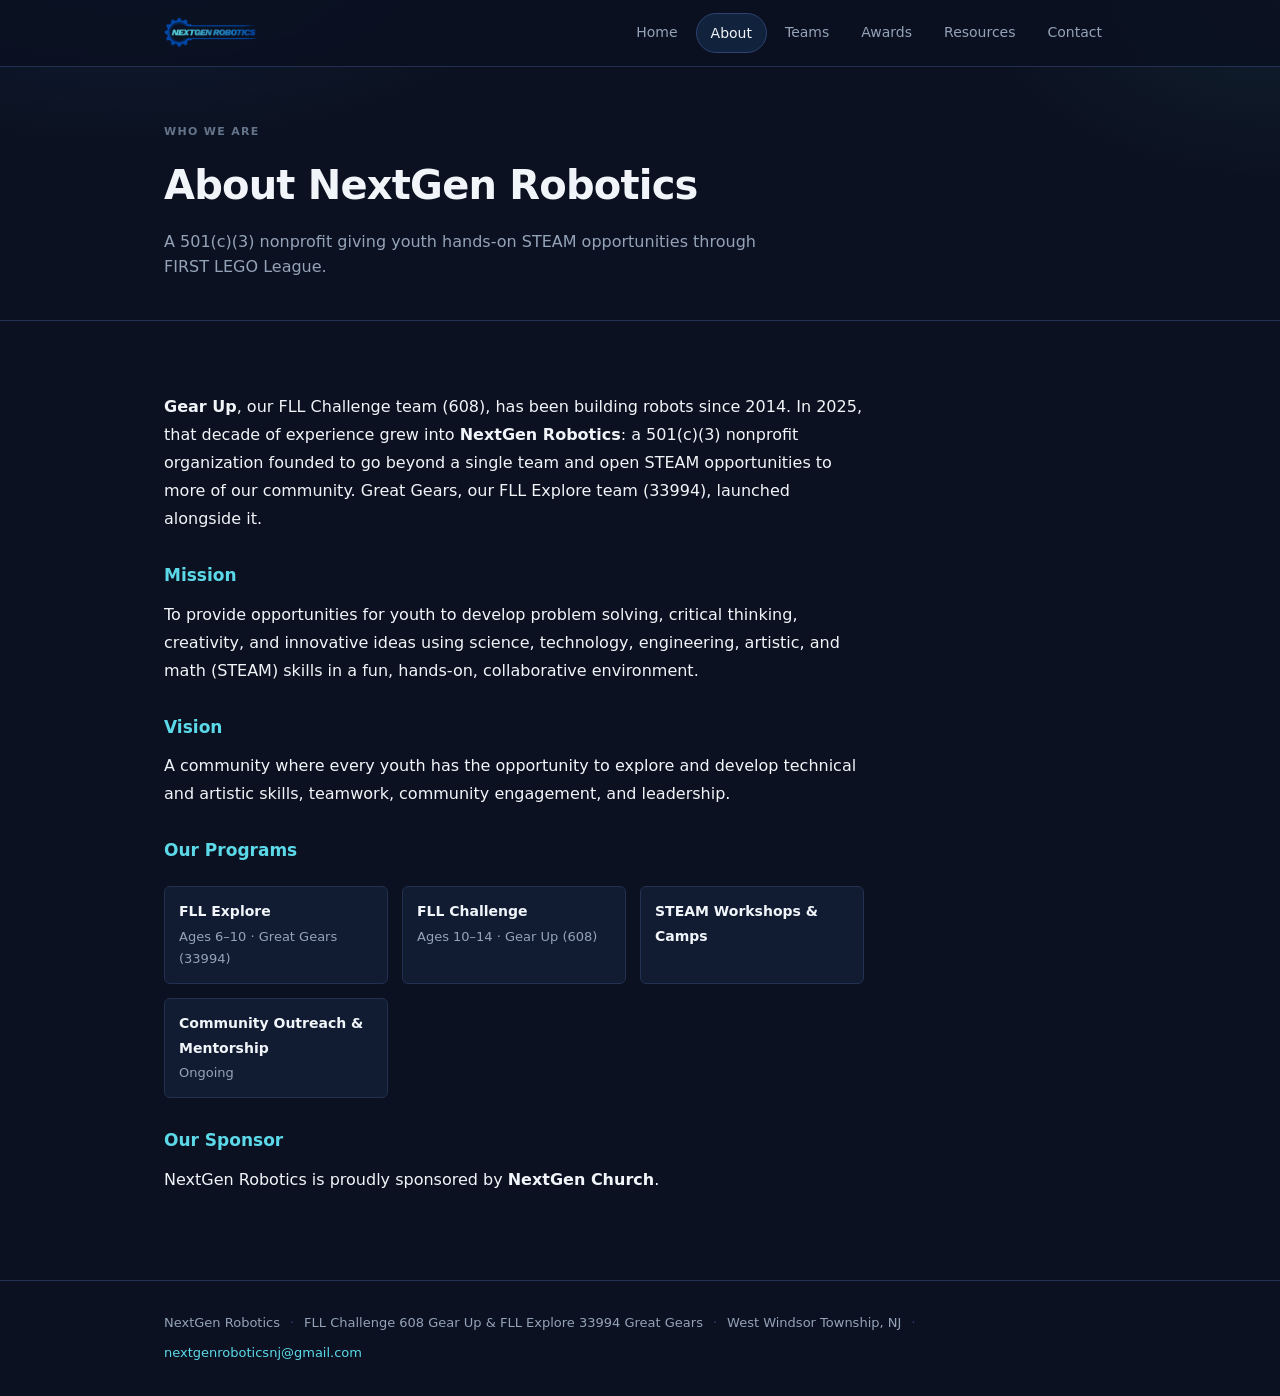
==== about.html @ 02c2dcfd "First commit of NextGen Robotics website" ====
<!DOCTYPE html>
<html lang="en">
<head>
  <meta charset="UTF-8" />
  <meta name="viewport" content="width=device-width, initial-scale=1.0" />
  <meta name="description" content="NextGen Robotics is a 501(c)(3) nonprofit giving youth hands-on STEAM opportunities through FIRST LEGO League and beyond." />
  <meta http-equiv="Content-Security-Policy" content="default-src 'self'; img-src 'self' data:; style-src 'self'; script-src 'self'; object-src 'none'; base-uri 'self'; form-action 'self'; frame-ancestors 'none'; upgrade-insecure-requests;" />
  <meta http-equiv="X-Content-Type-Options" content="nosniff" />
  <meta name="referrer" content="strict-origin-when-cross-origin" />
  <meta name="theme-color" content="#0B1120" />
  <title>About &mdash; NextGen Robotics</title>
  <link rel="icon" type="image/png" href="images/logo.png" />
  <link rel="stylesheet" href="style.css" />
</head>
<body>

  <header class="site-header">
    <div class="container nav-inner">
      <a class="logo" href="index.html">
        <img src="images/logo-horizontal.png" alt="NextGen Robotics" class="logo-img" height="36" />
      </a>
      <button class="nav-toggle" id="nav-toggle" aria-label="Toggle navigation" aria-expanded="false" aria-controls="site-nav">&#9776;</button>
      <nav class="tabs" id="site-nav">
        <a href="index.html" data-page="index.html">Home</a>
        <a href="about.html" data-page="about.html">About</a>
        <a href="teams.html" data-page="teams.html">Teams</a>
        <a href="awards.html" data-page="awards.html">Awards</a>
        <a href="resources.html" data-page="resources.html">Resources</a>
        <a href="contact.html" data-page="contact.html">Contact</a>
      </nav>
    </div>
  </header>

  <section class="page-hero">
    <div class="container">
      <div class="section-label">Who we are</div>
      <h1>About NextGen Robotics</h1>
      <p>A 501(c)(3) nonprofit giving youth hands-on STEAM opportunities through FIRST LEGO League.</p>
    </div>
  </section>

  <section class="section">
    <div class="container">
      <div class="prose reveal">
        <p>
          <strong>Gear Up</strong>, our FLL Challenge team (608), has been building robots
          since 2014. In 2025, that decade of experience grew into
          <strong>NextGen Robotics</strong>: a 501(c)(3) nonprofit organization founded to
          go beyond a single team and open STEAM opportunities to more of our community.
          Great Gears, our FLL Explore team (33994), launched alongside it.
        </p>

        <h3>Mission</h3>
        <p>
          To provide opportunities for youth to develop problem solving, critical
          thinking, creativity, and innovative ideas using science, technology,
          engineering, artistic, and math (STEAM) skills in a fun, hands-on,
          collaborative environment.
        </p>

        <h3>Vision</h3>
        <p>
          A community where every youth has the opportunity to explore and develop
          technical and artistic skills, teamwork, community engagement, and leadership.
        </p>

        <h3>Our Programs</h3>
        <div class="program-grid">
          <div class="program-chip"><strong>FLL Explore</strong>Ages 6&ndash;10 &middot; Great Gears (33994)</div>
          <div class="program-chip"><strong>FLL Challenge</strong>Ages 10&ndash;14 &middot; Gear Up (608)</div>
          <div class="program-chip"><strong>STEAM Workshops &amp; Camps</strong></div>
          <div class="program-chip"><strong>Community Outreach &amp; Mentorship</strong>Ongoing</div>
        </div>

        <h3>Our Sponsor</h3>
        <p>NextGen Robotics is proudly sponsored by <strong>NextGen Church</strong>.</p>
      </div>
    </div>
  </section>

  <footer class="site-footer">
    <div class="container footer-inner">
      <span>NextGen Robotics</span>
      <span class="footer-sep">&middot;</span>
      <span>FLL Challenge 608 Gear Up &amp; FLL Explore 33994 Great Gears</span>
      <span class="footer-sep">&middot;</span>
      <span>West Windsor Township, NJ</span>
      <span class="footer-sep">&middot;</span>
      <a href="mailto:nextgenroboticsnj@gmail.com">nextgenroboticsnj@gmail.com</a>
    </div>
  </footer>

  <script src="app.js"></script>
</body>
</html>
---- style.css ----
/* ===== RESET & BASE ===== */
*, *::before, *::after { box-sizing: border-box; margin: 0; padding: 0; }

:root {
  --bg: #0B1120;
  --bg-alt: #10192E;
  --card: #111C33;
  --card-hover: #16233F;
  --border: #22314F;
  --border-strong: #2E4270;
  --blue: #1D5FD6;
  --blue-light: #5CD9E8;
  --blue-mid: #3B8FE0;
  --blue-dim: rgba(59, 143, 224, 0.15);
  --text: #F1F5F9;
  --text-muted: #94A3B8;
  --text-light: #64748B;
  --radius: 12px;
  --radius-sm: 6px;
  --font: system-ui, -apple-system, 'Segoe UI', Roboto, sans-serif;
}

html { scroll-behavior: smooth; }

body {
  font-family: var(--font);
  color: var(--text);
  background: var(--bg);
  background-image:
    radial-gradient(700px 360px at 10% -10%, var(--blue-dim), transparent 65%),
    radial-gradient(500px 300px at 100% 0%, rgba(92, 217, 232, 0.08), transparent 60%);
  background-attachment: fixed;
  font-size: 16px;
  line-height: 1.6;
  -webkit-font-smoothing: antialiased;
}

.container {
  max-width: 1000px;
  margin: 0 auto;
  padding: 0 24px;
}

a { color: var(--blue-light); text-decoration: none; }
a:hover { text-decoration: underline; }

/* ===== SCROLL REVEAL ===== */
.reveal {
  opacity: 0;
  transform: translateY(16px);
  transition: opacity 0.6s ease, transform 0.6s ease;
}
.reveal.revealed { opacity: 1; transform: none; }
.reveal-1 { transition-delay: 0.05s; }
.reveal-2 { transition-delay: 0.12s; }
.reveal-3 { transition-delay: 0.19s; }
.reveal-4 { transition-delay: 0.26s; }
.reveal-5 { transition-delay: 0.33s; }

@media (prefers-reduced-motion: reduce) {
  .reveal { opacity: 1; transform: none; transition: none; }
}

/* ===== CLICK-TO-ZOOM PHOTOS ===== */
.zoomable {
  cursor: zoom-in;
  transition: transform 0.3s ease;
}
.zoomable.zoomed {
  transform: scale(1.18);
  cursor: zoom-out;
  position: relative;
  z-index: 5;
}
@media (prefers-reduced-motion: reduce) {
  .zoomable { transition: none; }
}

/* ===== HEADER / TABS NAV ===== */
.site-header {
  position: sticky;
  top: 0;
  z-index: 100;
  background: rgba(11, 17, 32, 0.88);
  backdrop-filter: blur(14px);
  border-bottom: 1px solid var(--border);
}

.nav-inner {
  display: flex;
  align-items: center;
  justify-content: space-between;
  height: 66px;
  gap: 16px;
}

.logo {
  display: flex;
  align-items: center;
  gap: 10px;
  color: var(--text);
  text-decoration: none;
  flex-shrink: 0;
}
.logo:hover { text-decoration: none; }
.logo-img { display: block; }

.nav-toggle {
  display: none;
  background: none;
  border: 1px solid var(--border-strong);
  border-radius: var(--radius-sm);
  color: var(--text);
  width: 40px;
  height: 36px;
  font-size: 18px;
  cursor: pointer;
  flex-shrink: 0;
}

nav.tabs {
  display: flex;
  gap: 4px;
  overflow-x: auto;
  scrollbar-width: none;
}
nav.tabs::-webkit-scrollbar { display: none; }

nav.tabs a {
  font-size: 14px;
  color: var(--text-muted);
  font-weight: 500;
  text-decoration: none;
  padding: 8px 14px;
  border-radius: 20px;
  white-space: nowrap;
  transition: color 0.15s, background 0.15s;
}
nav.tabs a:hover { color: var(--text); text-decoration: none; background: var(--card); }
nav.tabs a.active {
  color: var(--text);
  background: var(--blue-dim);
  border: 1px solid var(--border-strong);
}

/* ===== PAGE HERO (interior pages) ===== */
.page-hero {
  padding: 56px 0 40px;
  border-bottom: 1px solid var(--border);
}
.page-hero .section-label { margin-bottom: 12px; }
.page-hero h1 {
  font-size: clamp(28px, 4vw, 40px);
  font-weight: 700;
  letter-spacing: -0.02em;
  margin-bottom: 12px;
}
.page-hero p {
  font-size: 16px;
  color: var(--text-muted);
  max-width: 640px;
}

/* ===== HOME HERO ===== */
.hero {
  padding: 88px 0 64px;
  border-bottom: 1px solid var(--border);
}

.hero-grid {
  display: grid;
  grid-template-columns: minmax(0, 1fr) minmax(363px, 561px);
  align-items: center;
  gap: 32px;
}

.hero-media {
  display: flex;
  align-items: center;
  justify-content: center;
}
.hero-media img { width: 100%; height: auto; display: block; }

@media (max-width: 1000px) {
  .hero-grid { grid-template-columns: 1fr; }
  .hero-media { order: -1; max-width: 429px; margin: 0 auto; }
}

.hero-eyebrow {
  font-size: 11px;
  font-weight: 600;
  letter-spacing: 0.12em;
  text-transform: uppercase;
  color: var(--blue-light);
  background: var(--blue-dim);
  display: inline-block;
  padding: 4px 10px;
  border-radius: 20px;
  margin-bottom: 20px;
  border: 1px solid var(--border-strong);
}

.hero h1 {
  font-size: clamp(34px, 5.5vw, 56px);
  font-weight: 700;
  line-height: 1.12;
  letter-spacing: -0.02em;
  color: var(--text);
  margin-bottom: 16px;
  max-width: 680px;
}

.hero-desc {
  font-size: 18px;
  color: var(--text-muted);
  max-width: 580px;
  margin-bottom: 40px;
  line-height: 1.6;
}

/* "2 FIRST LEGO League Teams" — one continuous card, not disconnected boxes */
.team-count-card {
  background: var(--card);
  border: 1px solid var(--border);
  border-radius: var(--radius);
  padding: 20px 22px;
  margin-bottom: 28px;
  max-width: 460px;
}

.team-count-head {
  display: flex;
  align-items: baseline;
  gap: 10px;
  padding-bottom: 14px;
  margin-bottom: 14px;
  border-bottom: 1px solid var(--border);
}
.team-count-num { font-size: 30px; font-weight: 700; color: var(--blue-light); letter-spacing: -0.01em; }
.team-count-label {
  font-size: 13px;
  font-weight: 600;
  letter-spacing: 0.02em;
  text-transform: uppercase;
  color: var(--text-muted);
}

.team-count-list { display: flex; flex-direction: column; gap: 10px; }
.team-count-item { display: flex; flex-direction: column; gap: 2px; }
.team-count-item strong { font-size: 15px; color: var(--text); }
.team-count-meta { font-size: 12.5px; color: var(--text-muted); }

/* Secondary badge stats (20+ Awards, 25+ Members, ...) */
.badge-row {
  display: flex;
  gap: 12px;
  flex-wrap: wrap;
  margin-bottom: 40px;
}
.badge-pill {
  display: inline-flex;
  align-items: baseline;
  gap: 6px;
  font-size: 13px;
  color: var(--text-muted);
  background: rgba(255,255,255,0.03);
  border: 1px solid var(--border);
  padding: 6px 14px;
  border-radius: 20px;
}
.badge-pill strong { color: var(--blue-light); font-size: 15px; }
.badge-row-spaced { margin-top: 20px; }

.subsection-title {
  font-size: 18px;
  font-weight: 700;
  color: var(--text);
  margin: 44px 0 18px;
}

.btn-primary {
  display: inline-flex;
  align-items: center;
  gap: 6px;
  background: var(--blue);
  color: #fff;
  font-size: 14px;
  font-weight: 600;
  padding: 10px 20px;
  border-radius: var(--radius-sm);
  text-decoration: none;
  transition: background 0.15s, transform 0.1s;
}
.btn-primary:hover { background: #2563EB; text-decoration: none; transform: translateY(-1px); }

.btn-secondary {
  display: inline-flex;
  align-items: center;
  gap: 6px;
  background: transparent;
  color: var(--text);
  font-size: 14px;
  font-weight: 600;
  padding: 9px 18px;
  border-radius: var(--radius-sm);
  border: 1px solid var(--border-strong);
  text-decoration: none;
  transition: border-color 0.15s, background 0.15s;
}
.btn-secondary:hover { border-color: var(--blue-mid); background: var(--card); text-decoration: none; }

.btn-row { display: flex; gap: 12px; flex-wrap: wrap; }

/* ===== SECTIONS ===== */
.section { padding: 72px 0; }
.section-alt { background: var(--bg-alt); }

.section-label {
  font-size: 11px;
  font-weight: 600;
  letter-spacing: 0.12em;
  text-transform: uppercase;
  color: var(--text-light);
  margin-bottom: 8px;
}

.section-title {
  font-size: 26px;
  font-weight: 700;
  letter-spacing: -0.01em;
  color: var(--text);
  margin-bottom: 16px;
}

.section-intro {
  font-size: 15px;
  color: var(--text-muted);
  max-width: 640px;
  margin-bottom: 32px;
  line-height: 1.6;
}

/* ===== HOME QUICK-LINK CARDS ===== */
.quicklink-grid {
  display: grid;
  grid-template-columns: repeat(auto-fit, minmax(220px, 1fr));
  gap: 16px;
}
.quicklink-card {
  background: var(--card);
  border: 1px solid var(--border);
  border-radius: var(--radius);
  padding: 22px;
  text-decoration: none;
  color: inherit;
  transition: border-color 0.15s, transform 0.15s, background 0.15s;
  display: block;
}
.quicklink-card:hover {
  border-color: var(--blue-mid);
  background: var(--card-hover);
  transform: translateY(-2px);
  text-decoration: none;
}
.quicklink-icon { font-size: 22px; margin-bottom: 10px; display: block; }
.quicklink-title { font-size: 15px; font-weight: 600; color: var(--text); margin-bottom: 4px; }
.quicklink-desc { font-size: 13px; color: var(--text-muted); line-height: 1.5; }

/* ===== ABOUT / PROSE ===== */
.prose {
  max-width: 700px;
  font-size: 16px;
  line-height: 1.75;
  color: var(--text);
}
.prose p { margin-bottom: 14px; }
.prose ul { padding-left: 20px; margin-bottom: 14px; }
.prose li { margin-bottom: 10px; color: var(--text); }
.prose strong { color: var(--text); }
.prose h3 { font-size: 17px; font-weight: 600; margin: 28px 0 10px; color: var(--blue-light); }

.program-grid {
  display: grid;
  grid-template-columns: repeat(auto-fit, minmax(220px, 1fr));
  gap: 14px;
  margin: 20px 0 8px;
}
.program-chip {
  background: var(--card);
  border: 1px solid var(--border);
  border-radius: var(--radius-sm);
  padding: 12px 14px;
  font-size: 13px;
  color: var(--text-muted);
}
.program-chip strong { display: block; color: var(--text); font-size: 14px; margin-bottom: 2px; }

/* ===== PLACEHOLDER / REAL PHOTOS ===== */
.photo-placeholder {
  font-size: 12px;
  font-weight: 500;
  color: var(--blue-light);
  background: rgba(11, 17, 32, 0.5);
  padding: 5px 12px;
  border-radius: 20px;
  border: 1px solid var(--border-strong);
}

/* ===== TEAM CARDS ===== */
.team-grid {
  display: grid;
  grid-template-columns: repeat(auto-fit, minmax(300px, 1fr));
  gap: 24px;
}

.team-card {
  background: var(--card);
  border: 1px solid var(--border);
  border-radius: var(--radius);
  overflow: hidden;
  display: flex;
  flex-direction: column;
  transition: border-color 0.15s;
}
.team-card:hover { border-color: var(--border-strong); }

.team-photo {
  height: 220px;
  background: linear-gradient(135deg, #0F1B33, #1B2C52);
  display: flex;
  align-items: center;
  justify-content: center;
  overflow: hidden;
}
.team-photo img { width: 100%; height: 100%; object-fit: cover; display: block; }

.team-body { padding: 22px; }

.team-badge {
  display: inline-block;
  font-size: 11px;
  font-weight: 600;
  letter-spacing: 0.03em;
  color: var(--blue-light);
  background: var(--blue-dim);
  border: 1px solid var(--border-strong);
  padding: 3px 10px;
  border-radius: 20px;
  margin-bottom: 10px;
}

.team-name { font-size: 22px; font-weight: 700; color: var(--text); margin-bottom: 2px; }
.team-age { font-size: 13px; color: var(--blue-light); font-weight: 600; margin-bottom: 10px; }
.team-desc { font-size: 14px; color: var(--text-muted); line-height: 1.6; max-width: 640px; margin: 20px 0 24px; }

/* ===== PROGRAM SECTIONS (Teams page) ===== */

/* Jump-nav pills — grows with the team list, one pill per team */
.team-jumpnav {
  display: flex;
  gap: 8px;
  flex-wrap: wrap;
  margin-top: 24px;
}
.team-jumpnav a {
  font-size: 13px;
  font-weight: 600;
  color: var(--text);
  background: var(--card);
  border: 1px solid var(--border-strong);
  padding: 7px 16px;
  border-radius: 20px;
  text-decoration: none;
  transition: border-color 0.15s, background 0.15s;
}
.team-jumpnav a:hover { border-color: var(--blue-mid); background: var(--card-hover); text-decoration: none; }

.program-photos {
  display: grid;
  grid-template-columns: repeat(auto-fit, minmax(260px, 1fr));
  gap: 16px;
  margin: 20px 0;
}
.program-photo {
  height: 280px;
  border-radius: var(--radius);
  border: 1px solid var(--border);
  background: linear-gradient(135deg, #0F1B33, #1B2C52);
  overflow: hidden;
  display: flex;
  align-items: center;
  justify-content: center;
}
.program-photo img {
  width: 100%;
  height: 100%;
  object-fit: cover;
  display: block;
  transition: transform 0.35s ease;
}
.program-photo:hover img { transform: scale(1.12); }
.program-photo--contain img { object-fit: contain; padding: 16px; }
@media (prefers-reduced-motion: reduce) {
  .program-photo img { transition: none; }
}

/* ===== YEAR-GROUPED BOXES (projects & awards) ===== */
.year-group { margin-bottom: 40px; }
.year-group:last-child { margin-bottom: 0; }
.year-heading {
  display: flex;
  align-items: center;
  gap: 12px;
  font-size: 14px;
  font-weight: 700;
  color: var(--text);
  letter-spacing: 0.02em;
  margin-bottom: 18px;
}
.year-heading::after {
  content: '';
  flex: 1;
  height: 1px;
  background: var(--border);
}

.box-grid {
  display: grid;
  grid-template-columns: repeat(auto-fit, minmax(240px, 1fr));
  gap: 18px;
}

.project-box, .award-box, .resource-box {
  background: var(--card);
  border: 1px solid var(--border);
  border-radius: var(--radius);
  padding: 20px;
  transition: border-color 0.15s, transform 0.15s;
}
.project-box:hover, .award-box:hover, .resource-box:hover {
  border-color: var(--border-strong);
  transform: translateY(-2px);
}

.project-photo {
  height: 150px;
  border-radius: var(--radius-sm);
  background: linear-gradient(135deg, #0F1B33, #1B2C52);
  display: flex;
  align-items: center;
  justify-content: center;
  margin-bottom: 14px;
  overflow: hidden;
}
.project-photo img { width: 100%; height: 100%; object-fit: cover; display: block; }

.box-badge {
  display: inline-block;
  font-size: 10.5px;
  font-weight: 700;
  letter-spacing: 0.04em;
  text-transform: uppercase;
  color: var(--blue-light);
  background: var(--blue-dim);
  border: 1px solid var(--border-strong);
  padding: 3px 9px;
  border-radius: 20px;
  margin-bottom: 10px;
}

.box-title { font-size: 17px; font-weight: 700; color: var(--text); margin-bottom: 6px; }
.box-title a { color: inherit; text-decoration: none; }
.box-title a:hover { color: var(--blue-light); text-decoration: underline; }
.box-meta { font-size: 12px; color: var(--text-light); font-family: ui-monospace, Menlo, monospace; margin-bottom: 8px; }
.box-desc { font-size: 13.5px; color: var(--text-muted); line-height: 1.6; }

.award-box .box-title { display: flex; align-items: center; gap: 8px; }
.award-icon { font-size: 20px; }

.note-card {
  border: 1px dashed var(--border-strong);
  border-radius: var(--radius);
  padding: 18px 20px;
  font-size: 13.5px;
  color: var(--text-light);
  line-height: 1.6;
  margin-top: 24px;
}

/* ===== RESOURCES ===== */
.resource-group { margin-bottom: 40px; }
.resource-group:last-child { margin-bottom: 0; }
.resource-group-title {
  font-size: 16px;
  font-weight: 700;
  color: var(--blue-light);
  margin-bottom: 16px;
}

/* ===== GALLERY ===== */
.gallery-grid {
  display: grid;
  grid-template-columns: repeat(auto-fit, minmax(220px, 1fr));
  gap: 16px;
}
.gallery-photo {
  height: 220px;
  border-radius: var(--radius);
  border: 1px solid var(--border);
  background: linear-gradient(135deg, #0F1B33, #1B2C52);
  display: flex;
  align-items: center;
  justify-content: center;
  overflow: hidden;
  position: relative;
}
.gallery-photo img { width: 100%; height: 100%; object-fit: cover; display: block; }
.gallery-caption {
  position: absolute;
  bottom: 0; left: 0; right: 0;
  background: linear-gradient(0deg, rgba(0,0,0,0.7), transparent);
  color: #fff;
  font-size: 12px;
  padding: 20px 12px 8px;
}

/* ===== SPONSOR ===== */
.sponsor-card {
  background: var(--card);
  border: 1px solid var(--border);
  border-radius: var(--radius);
  padding: 28px;
  max-width: 480px;
}
.sponsor-logo { display: block; width: 160px; height: 160px; object-fit: contain; margin-bottom: 18px; }
.sponsor-name { font-size: 18px; font-weight: 700; color: var(--text); margin-bottom: 6px; }
.sponsor-desc { font-size: 14px; color: var(--text-muted); }

/* ===== CONTACT ===== */
.contact-card {
  background: var(--card);
  border: 1px solid var(--border);
  border-radius: var(--radius);
  padding: 24px;
  max-width: 480px;
  margin-bottom: 16px;
}
.contact-row {
  display: flex;
  gap: 12px;
  font-size: 14px;
  padding: 10px 0;
  border-bottom: 1px solid var(--border);
}
.contact-row:last-child { border-bottom: none; }
.contact-label { color: var(--text-light); min-width: 80px; }

.contact-note {
  font-size: 13px;
  color: var(--text-light);
  max-width: 480px;
  line-height: 1.6;
}

/* ===== FOOTER ===== */
.site-footer {
  border-top: 1px solid var(--border);
  padding: 32px 0;
}

.footer-inner {
  display: flex;
  align-items: center;
  gap: 10px;
  font-size: 13px;
  color: var(--text-muted);
  flex-wrap: wrap;
}

.footer-sep { color: var(--border-strong); }

/* ===== RESPONSIVE ===== */
@media (max-width: 720px) {
  nav.tabs {
    position: absolute;
    top: 66px; left: 0; right: 0;
    background: var(--bg);
    border-bottom: 1px solid var(--border);
    flex-direction: column;
    padding: 8px;
    display: none;
  }
  nav.tabs.open { display: flex; }
  nav.tabs a { padding: 12px 14px; border-radius: var(--radius-sm); }
  .nav-toggle { display: block; }
}

@media (max-width: 640px) {
  .hero { padding: 48px 0 40px; }
  .award-box .box-title { flex-wrap: wrap; }
}
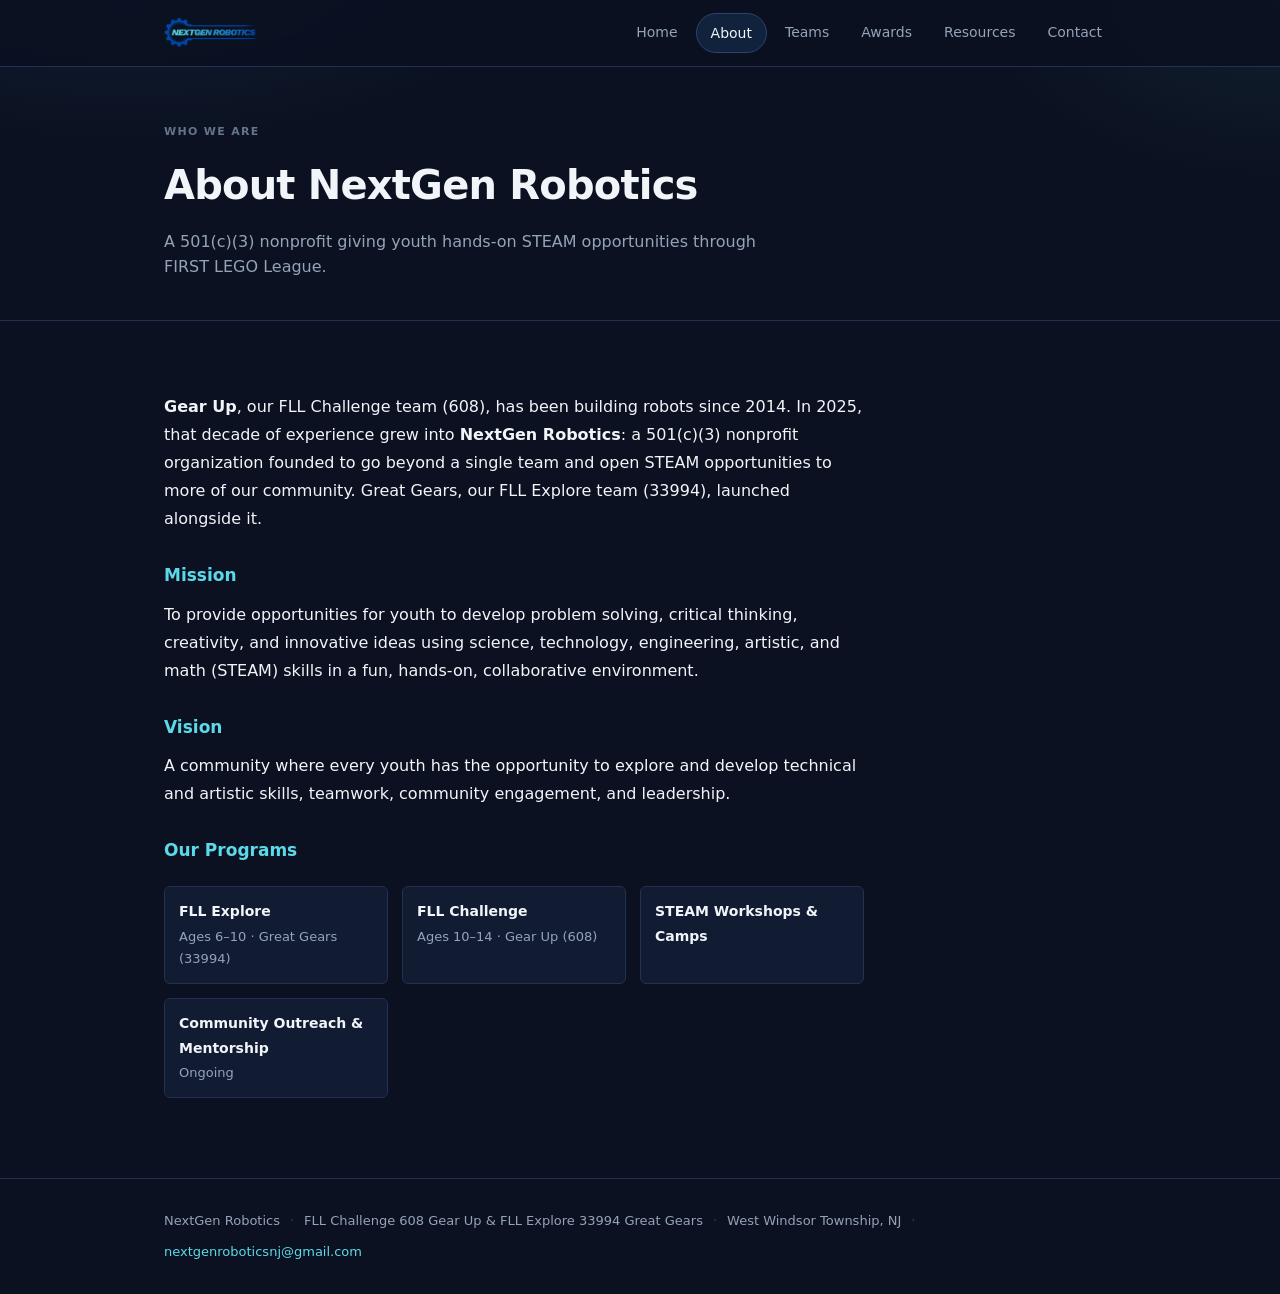
==== commit 5892757b: "Sponsor section update" ====
--- a/about.html
+++ b/about.html
@@ -72,8 +72,6 @@
           <div class="program-chip"><strong>Community Outreach &amp; Mentorship</strong>Ongoing</div>
         </div>
 
-        <h3>Our Sponsor</h3>
-        <p>NextGen Robotics is proudly sponsored by <strong>NextGen Church</strong>.</p>
       </div>
     </div>
   </section>
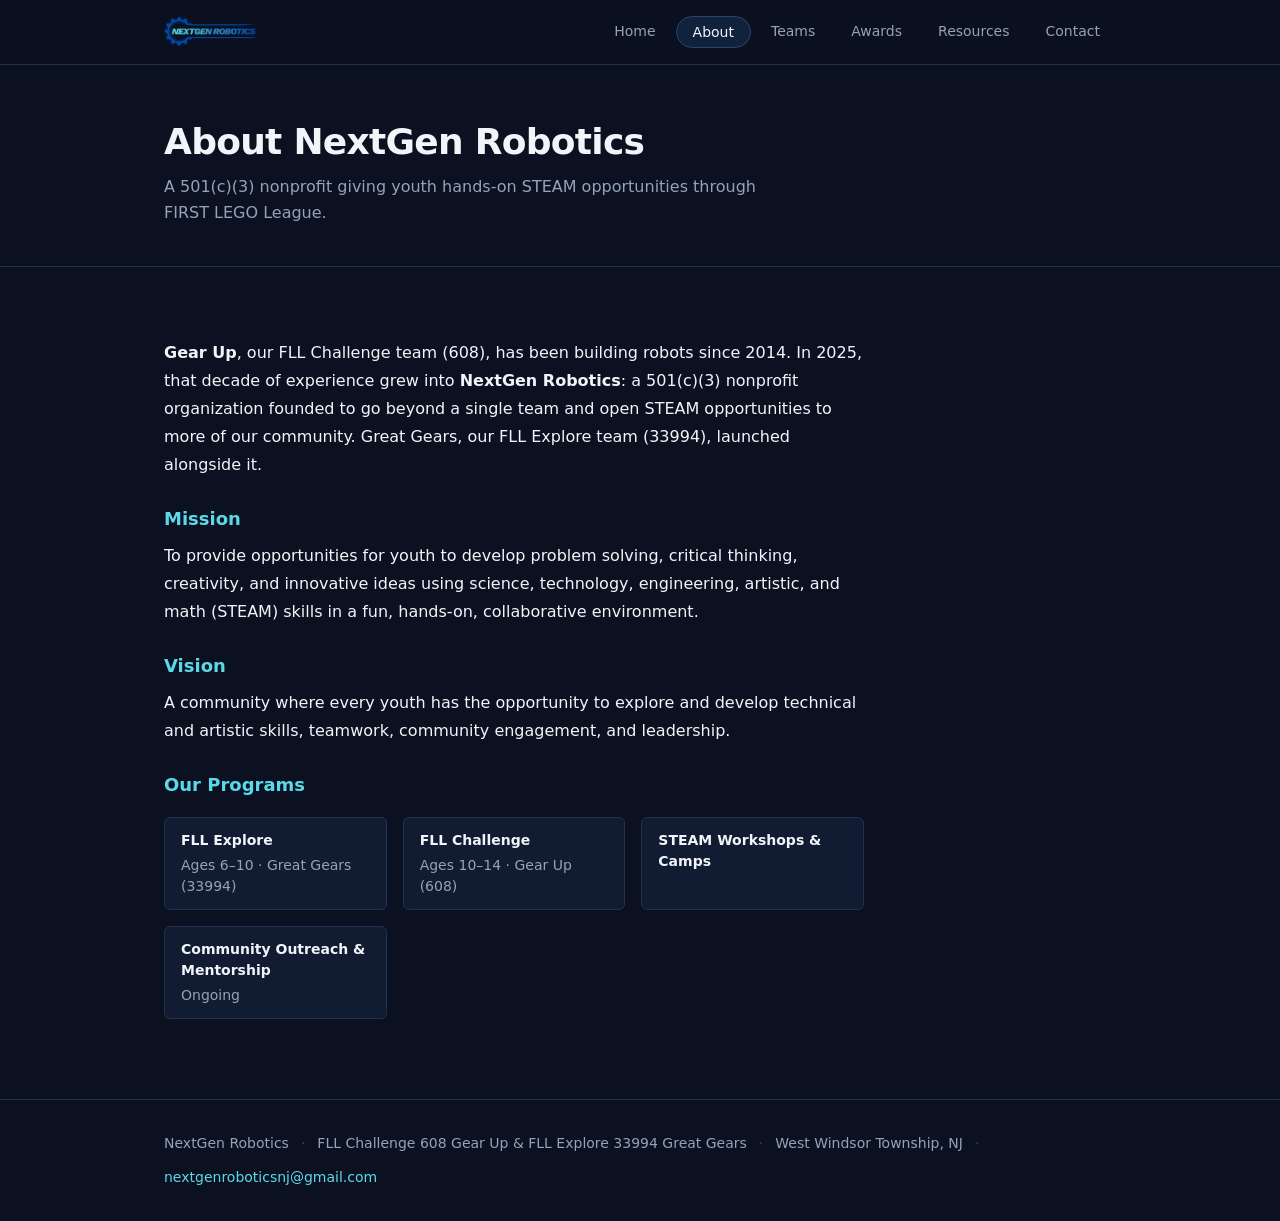
==== commit 8f7504de: "Small design updates" ====
--- a/about.html
+++ b/about.html
@@ -4,6 +4,15 @@
   <meta charset="UTF-8" />
   <meta name="viewport" content="width=device-width, initial-scale=1.0" />
   <meta name="description" content="NextGen Robotics is a 501(c)(3) nonprofit giving youth hands-on STEAM opportunities through FIRST LEGO League and beyond." />
+  <meta property="og:type" content="website" />
+  <meta property="og:site_name" content="NextGen Robotics" />
+  <meta property="og:title" content="About — NextGen Robotics" />
+  <meta property="og:description" content="A 501(c)(3) nonprofit giving youth hands-on STEAM opportunities through FIRST LEGO League and beyond." />
+  <meta property="og:image" content="images/logo-horizontal.png" />
+  <meta name="twitter:card" content="summary_large_image" />
+  <meta name="twitter:title" content="About — NextGen Robotics" />
+  <meta name="twitter:description" content="A 501(c)(3) nonprofit giving youth hands-on STEAM opportunities through FIRST LEGO League and beyond." />
+  <meta name="twitter:image" content="images/logo-horizontal.png" />
   <meta http-equiv="Content-Security-Policy" content="default-src 'self'; img-src 'self' data:; style-src 'self'; script-src 'self'; object-src 'none'; base-uri 'self'; form-action 'self'; frame-ancestors 'none'; upgrade-insecure-requests;" />
   <meta http-equiv="X-Content-Type-Options" content="nosniff" />
   <meta name="referrer" content="strict-origin-when-cross-origin" />
@@ -33,7 +42,6 @@
 
   <section class="page-hero">
     <div class="container">
-      <div class="section-label">Who we are</div>
       <h1>About NextGen Robotics</h1>
       <p>A 501(c)(3) nonprofit giving youth hands-on STEAM opportunities through FIRST LEGO League.</p>
     </div>
--- a/style.css
+++ b/style.css
@@ -2,6 +2,7 @@
 *, *::before, *::after { box-sizing: border-box; margin: 0; padding: 0; }
 
 :root {
+  /* Color */
   --bg: #0B1120;
   --bg-alt: #10192E;
   --card: #111C33;
@@ -14,10 +15,50 @@
   --blue-dim: rgba(59, 143, 224, 0.15);
   --text: #F1F5F9;
   --text-muted: #94A3B8;
-  --text-light: #64748B;
+  --text-light: #7E8FB0;
+
+  /* Shape */
   --radius: 12px;
   --radius-sm: 6px;
+  --radius-pill: 20px;
+
+  /* Type */
   --font: system-ui, -apple-system, 'Segoe UI', Roboto, sans-serif;
+  --text-xs: 12px;
+  --text-sm: 14px;
+  --text-base: 16px;
+  --text-lg: 18px;
+  --text-xl: 20px;
+  --text-2xl: 24px;
+  --text-3xl: 30px;
+  --text-4xl: 36px;
+  --text-5xl: 48px;
+  --text-6xl: 60px;
+  --leading-none: 1;
+  --leading-tight: 1.15;
+  --leading-snug: 1.3;
+  --leading-normal: 1.5;
+  --leading-relaxed: 1.6;
+  --leading-loose: 1.75;
+
+  /* Spacing — 4px grid, used for every margin/padding/gap on the site */
+  --space-1: 4px;
+  --space-2: 8px;
+  --space-3: 12px;
+  --space-4: 16px;
+  --space-5: 20px;
+  --space-6: 24px;
+  --space-7: 28px;
+  --space-8: 32px;
+  --space-9: 36px;
+  --space-10: 40px;
+  --space-11: 44px;
+  --space-12: 48px;
+  --space-14: 56px;
+  --space-16: 64px;
+  --space-18: 72px;
+  --space-20: 80px;
+  --space-22: 88px;
 }
 
 html { scroll-behavior: smooth; }
@@ -26,19 +67,15 @@
   font-family: var(--font);
   color: var(--text);
   background: var(--bg);
-  background-image:
-    radial-gradient(700px 360px at 10% -10%, var(--blue-dim), transparent 65%),
-    radial-gradient(500px 300px at 100% 0%, rgba(92, 217, 232, 0.08), transparent 60%);
-  background-attachment: fixed;
-  font-size: 16px;
-  line-height: 1.6;
+  font-size: var(--text-base);
+  line-height: var(--leading-relaxed);
   -webkit-font-smoothing: antialiased;
 }
 
 .container {
   max-width: 1000px;
   margin: 0 auto;
-  padding: 0 24px;
+  padding: 0 var(--space-6);
 }
 
 a { color: var(--blue-light); text-decoration: none; }
@@ -47,7 +84,7 @@
 /* ===== SCROLL REVEAL ===== */
 .reveal {
   opacity: 0;
-  transform: translateY(16px);
+  transform: translateY(var(--space-4));
   transition: opacity 0.6s ease, transform 0.6s ease;
 }
 .reveal.revealed { opacity: 1; transform: none; }
@@ -90,14 +127,14 @@
   display: flex;
   align-items: center;
   justify-content: space-between;
-  height: 66px;
-  gap: 16px;
+  height: var(--space-16);
+  gap: var(--space-4);
 }
 
 .logo {
   display: flex;
   align-items: center;
-  gap: 10px;
+  gap: var(--space-3);
   color: var(--text);
   text-decoration: none;
   flex-shrink: 0;
@@ -111,28 +148,29 @@
   border: 1px solid var(--border-strong);
   border-radius: var(--radius-sm);
   color: var(--text);
-  width: 40px;
-  height: 36px;
-  font-size: 18px;
+  width: var(--space-10);
+  height: var(--space-9);
+  font-size: var(--text-lg);
   cursor: pointer;
   flex-shrink: 0;
 }
 
 nav.tabs {
   display: flex;
-  gap: 4px;
+  gap: var(--space-1);
   overflow-x: auto;
   scrollbar-width: none;
 }
 nav.tabs::-webkit-scrollbar { display: none; }
 
 nav.tabs a {
-  font-size: 14px;
+  font-size: var(--text-sm);
+  line-height: var(--leading-none);
   color: var(--text-muted);
   font-weight: 500;
   text-decoration: none;
-  padding: 8px 14px;
-  border-radius: 20px;
+  padding: var(--space-2) var(--space-4);
+  border-radius: var(--radius-pill);
   white-space: nowrap;
   transition: color 0.15s, background 0.15s;
 }
@@ -145,25 +183,26 @@
 
 /* ===== PAGE HERO (interior pages) ===== */
 .page-hero {
-  padding: 56px 0 40px;
+  padding: var(--space-14) 0 var(--space-10);
   border-bottom: 1px solid var(--border);
 }
-.page-hero .section-label { margin-bottom: 12px; }
 .page-hero h1 {
-  font-size: clamp(28px, 4vw, 40px);
+  font-size: clamp(var(--text-3xl), 4vw, var(--text-4xl));
   font-weight: 700;
+  line-height: var(--leading-tight);
   letter-spacing: -0.02em;
-  margin-bottom: 12px;
+  margin-bottom: var(--space-3);
 }
 .page-hero p {
-  font-size: 16px;
+  font-size: var(--text-base);
+  line-height: var(--leading-relaxed);
   color: var(--text-muted);
   max-width: 640px;
 }
 
 /* ===== HOME HERO ===== */
 .hero {
-  padding: 88px 0 64px;
+  padding: var(--space-22) 0 var(--space-16);
   border-bottom: 1px solid var(--border);
 }
 
@@ -171,7 +210,7 @@
   display: grid;
   grid-template-columns: minmax(0, 1fr) minmax(363px, 561px);
   align-items: center;
-  gap: 32px;
+  gap: var(--space-8);
 }
 
 .hero-media {
@@ -186,36 +225,22 @@
   .hero-media { order: -1; max-width: 429px; margin: 0 auto; }
 }
 
-.hero-eyebrow {
-  font-size: 11px;
-  font-weight: 600;
-  letter-spacing: 0.12em;
-  text-transform: uppercase;
-  color: var(--blue-light);
-  background: var(--blue-dim);
-  display: inline-block;
-  padding: 4px 10px;
-  border-radius: 20px;
-  margin-bottom: 20px;
-  border: 1px solid var(--border-strong);
-}
-
 .hero h1 {
-  font-size: clamp(34px, 5.5vw, 56px);
+  font-size: clamp(var(--text-4xl), 5.5vw, var(--text-6xl));
   font-weight: 700;
-  line-height: 1.12;
+  line-height: var(--leading-tight);
   letter-spacing: -0.02em;
   color: var(--text);
-  margin-bottom: 16px;
+  margin-bottom: var(--space-4);
   max-width: 680px;
 }
 
 .hero-desc {
-  font-size: 18px;
+  font-size: var(--text-lg);
+  line-height: var(--leading-relaxed);
   color: var(--text-muted);
   max-width: 580px;
-  margin-bottom: 40px;
-  line-height: 1.6;
+  margin-bottom: var(--space-10);
 }
 
 /* "2 FIRST LEGO League Teams" — one continuous card, not disconnected boxes */
@@ -223,70 +248,73 @@
   background: var(--card);
   border: 1px solid var(--border);
   border-radius: var(--radius);
-  padding: 20px 22px;
-  margin-bottom: 28px;
+  padding: var(--space-5) var(--space-6);
+  margin-bottom: var(--space-7);
   max-width: 460px;
 }
 
 .team-count-head {
   display: flex;
   align-items: baseline;
-  gap: 10px;
-  padding-bottom: 14px;
-  margin-bottom: 14px;
+  gap: var(--space-3);
+  padding-bottom: var(--space-4);
+  margin-bottom: var(--space-4);
   border-bottom: 1px solid var(--border);
 }
-.team-count-num { font-size: 30px; font-weight: 700; color: var(--blue-light); letter-spacing: -0.01em; }
+.team-count-num { font-size: var(--text-3xl); font-weight: 700; color: var(--blue-light); letter-spacing: -0.01em; }
 .team-count-label {
-  font-size: 13px;
+  font-size: var(--text-sm);
   font-weight: 600;
   letter-spacing: 0.02em;
   text-transform: uppercase;
   color: var(--text-muted);
 }
 
-.team-count-list { display: flex; flex-direction: column; gap: 10px; }
-.team-count-item { display: flex; flex-direction: column; gap: 2px; }
-.team-count-item strong { font-size: 15px; color: var(--text); }
-.team-count-meta { font-size: 12.5px; color: var(--text-muted); }
-
-/* Secondary badge stats (20+ Awards, 25+ Members, ...) */
+.team-count-list { display: flex; flex-direction: column; gap: var(--space-3); }
+.team-count-item { display: flex; flex-direction: column; gap: var(--space-1); }
+.team-count-item strong { font-size: var(--text-base); color: var(--text); }
+.team-count-meta { font-size: var(--text-xs); color: var(--text-muted); }
+
+/* Secondary badge stats (18 Awards, 25+ Members, ...) */
 .badge-row {
   display: flex;
-  gap: 12px;
+  gap: var(--space-3);
   flex-wrap: wrap;
-  margin-bottom: 40px;
+  margin-bottom: var(--space-10);
 }
 .badge-pill {
   display: inline-flex;
   align-items: baseline;
-  gap: 6px;
-  font-size: 13px;
+  gap: var(--space-2);
+  font-size: var(--text-sm);
+  line-height: var(--leading-none);
   color: var(--text-muted);
   background: rgba(255,255,255,0.03);
   border: 1px solid var(--border);
-  padding: 6px 14px;
-  border-radius: 20px;
-}
-.badge-pill strong { color: var(--blue-light); font-size: 15px; }
-.badge-row-spaced { margin-top: 20px; }
+  padding: var(--space-2) var(--space-4);
+  border-radius: var(--radius-pill);
+}
+.badge-pill strong { color: var(--blue-light); font-size: var(--text-base); }
+.badge-row-spaced { margin-top: var(--space-5); }
 
 .subsection-title {
-  font-size: 18px;
+  font-size: var(--text-xl);
+  line-height: var(--leading-tight);
   font-weight: 700;
   color: var(--text);
-  margin: 44px 0 18px;
+  margin: var(--space-12) 0 var(--space-5);
 }
 
 .btn-primary {
   display: inline-flex;
   align-items: center;
-  gap: 6px;
+  gap: var(--space-2);
   background: var(--blue);
   color: #fff;
-  font-size: 14px;
+  font-size: var(--text-sm);
+  line-height: var(--leading-none);
   font-weight: 600;
-  padding: 10px 20px;
+  padding: var(--space-3) var(--space-5);
   border-radius: var(--radius-sm);
   text-decoration: none;
   transition: background 0.15s, transform 0.1s;
@@ -296,12 +324,13 @@
 .btn-secondary {
   display: inline-flex;
   align-items: center;
-  gap: 6px;
+  gap: var(--space-2);
   background: transparent;
   color: var(--text);
-  font-size: 14px;
+  font-size: var(--text-sm);
+  line-height: var(--leading-none);
   font-weight: 600;
-  padding: 9px 18px;
+  padding: var(--space-2) var(--space-5);
   border-radius: var(--radius-sm);
   border: 1px solid var(--border-strong);
   text-decoration: none;
@@ -309,48 +338,50 @@
 }
 .btn-secondary:hover { border-color: var(--blue-mid); background: var(--card); text-decoration: none; }
 
-.btn-row { display: flex; gap: 12px; flex-wrap: wrap; }
+.btn-row { display: flex; gap: var(--space-3); flex-wrap: wrap; }
 
 /* ===== SECTIONS ===== */
-.section { padding: 72px 0; }
+.section { padding: var(--space-18) 0; }
 .section-alt { background: var(--bg-alt); }
 
 .section-label {
-  font-size: 11px;
+  font-size: var(--text-xs);
+  line-height: var(--leading-none);
   font-weight: 600;
   letter-spacing: 0.12em;
   text-transform: uppercase;
   color: var(--text-light);
-  margin-bottom: 8px;
+  margin-bottom: var(--space-2);
 }
 
 .section-title {
-  font-size: 26px;
+  font-size: var(--text-2xl);
+  line-height: var(--leading-tight);
   font-weight: 700;
   letter-spacing: -0.01em;
   color: var(--text);
-  margin-bottom: 16px;
+  margin-bottom: var(--space-4);
 }
 
 .section-intro {
-  font-size: 15px;
+  font-size: var(--text-base);
+  line-height: var(--leading-relaxed);
   color: var(--text-muted);
   max-width: 640px;
-  margin-bottom: 32px;
-  line-height: 1.6;
+  margin-bottom: var(--space-8);
 }
 
 /* ===== HOME QUICK-LINK CARDS ===== */
 .quicklink-grid {
   display: grid;
   grid-template-columns: repeat(auto-fit, minmax(220px, 1fr));
-  gap: 16px;
+  gap: var(--space-4);
 }
 .quicklink-card {
   background: var(--card);
   border: 1px solid var(--border);
   border-radius: var(--radius);
-  padding: 22px;
+  padding: var(--space-6);
   text-decoration: none;
   color: inherit;
   transition: border-color 0.15s, transform 0.15s, background 0.15s;
@@ -362,47 +393,49 @@
   transform: translateY(-2px);
   text-decoration: none;
 }
-.quicklink-icon { font-size: 22px; margin-bottom: 10px; display: block; }
-.quicklink-title { font-size: 15px; font-weight: 600; color: var(--text); margin-bottom: 4px; }
-.quicklink-desc { font-size: 13px; color: var(--text-muted); line-height: 1.5; }
+.quicklink-icon { font-size: var(--text-xl); margin-bottom: var(--space-3); display: block; }
+.quicklink-title { font-size: var(--text-base); line-height: var(--leading-snug); font-weight: 600; color: var(--text); margin-bottom: var(--space-1); }
+.quicklink-desc { font-size: var(--text-sm); line-height: var(--leading-normal); color: var(--text-muted); }
 
 /* ===== ABOUT / PROSE ===== */
 .prose {
   max-width: 700px;
-  font-size: 16px;
-  line-height: 1.75;
-  color: var(--text);
-}
-.prose p { margin-bottom: 14px; }
-.prose ul { padding-left: 20px; margin-bottom: 14px; }
-.prose li { margin-bottom: 10px; color: var(--text); }
+  font-size: var(--text-base);
+  line-height: var(--leading-loose);
+  color: var(--text);
+}
+.prose p { margin-bottom: var(--space-4); }
+.prose ul { padding-left: var(--space-5); margin-bottom: var(--space-4); }
+.prose li { margin-bottom: var(--space-3); color: var(--text); }
 .prose strong { color: var(--text); }
-.prose h3 { font-size: 17px; font-weight: 600; margin: 28px 0 10px; color: var(--blue-light); }
+.prose h3 { font-size: var(--text-lg); line-height: var(--leading-snug); font-weight: 600; margin: var(--space-7) 0 var(--space-3); color: var(--blue-light); }
 
 .program-grid {
   display: grid;
   grid-template-columns: repeat(auto-fit, minmax(220px, 1fr));
-  gap: 14px;
-  margin: 20px 0 8px;
+  gap: var(--space-4);
+  margin: var(--space-5) 0 var(--space-2);
 }
 .program-chip {
   background: var(--card);
   border: 1px solid var(--border);
   border-radius: var(--radius-sm);
-  padding: 12px 14px;
-  font-size: 13px;
+  padding: var(--space-3) var(--space-4);
+  font-size: var(--text-sm);
+  line-height: var(--leading-normal);
   color: var(--text-muted);
 }
-.program-chip strong { display: block; color: var(--text); font-size: 14px; margin-bottom: 2px; }
+.program-chip strong { display: block; color: var(--text); font-size: var(--text-sm); margin-bottom: var(--space-1); }
 
 /* ===== PLACEHOLDER / REAL PHOTOS ===== */
 .photo-placeholder {
-  font-size: 12px;
+  font-size: var(--text-xs);
+  line-height: var(--leading-none);
   font-weight: 500;
   color: var(--blue-light);
   background: rgba(11, 17, 32, 0.5);
-  padding: 5px 12px;
-  border-radius: 20px;
+  padding: var(--space-1) var(--space-3);
+  border-radius: var(--radius-pill);
   border: 1px solid var(--border-strong);
 }
 
@@ -410,7 +443,7 @@
 .team-grid {
   display: grid;
   grid-template-columns: repeat(auto-fit, minmax(300px, 1fr));
-  gap: 24px;
+  gap: var(--space-6);
 }
 
 .team-card {
@@ -434,42 +467,44 @@
 }
 .team-photo img { width: 100%; height: 100%; object-fit: cover; display: block; }
 
-.team-body { padding: 22px; }
+.team-body { padding: var(--space-6); }
 
 .team-badge {
   display: inline-block;
-  font-size: 11px;
+  font-size: var(--text-xs);
+  line-height: var(--leading-none);
   font-weight: 600;
   letter-spacing: 0.03em;
   color: var(--blue-light);
   background: var(--blue-dim);
   border: 1px solid var(--border-strong);
-  padding: 3px 10px;
-  border-radius: 20px;
-  margin-bottom: 10px;
-}
-
-.team-name { font-size: 22px; font-weight: 700; color: var(--text); margin-bottom: 2px; }
-.team-age { font-size: 13px; color: var(--blue-light); font-weight: 600; margin-bottom: 10px; }
-.team-desc { font-size: 14px; color: var(--text-muted); line-height: 1.6; max-width: 640px; margin: 20px 0 24px; }
+  padding: var(--space-1) var(--space-3);
+  border-radius: var(--radius-pill);
+  margin-bottom: var(--space-3);
+}
+
+.team-name { font-size: var(--text-2xl); line-height: var(--leading-tight); font-weight: 700; color: var(--text); margin-bottom: var(--space-1); }
+.team-age { font-size: var(--text-sm); line-height: var(--leading-none); color: var(--blue-light); font-weight: 600; margin-bottom: var(--space-3); }
+.team-desc { font-size: var(--text-sm); color: var(--text-muted); line-height: var(--leading-relaxed); max-width: 640px; margin: var(--space-5) 0 var(--space-6); }
 
 /* ===== PROGRAM SECTIONS (Teams page) ===== */
 
 /* Jump-nav pills — grows with the team list, one pill per team */
 .team-jumpnav {
   display: flex;
-  gap: 8px;
+  gap: var(--space-2);
   flex-wrap: wrap;
-  margin-top: 24px;
+  margin-top: var(--space-6);
 }
 .team-jumpnav a {
-  font-size: 13px;
+  font-size: var(--text-sm);
+  line-height: var(--leading-none);
   font-weight: 600;
   color: var(--text);
   background: var(--card);
   border: 1px solid var(--border-strong);
-  padding: 7px 16px;
-  border-radius: 20px;
+  padding: var(--space-2) var(--space-4);
+  border-radius: var(--radius-pill);
   text-decoration: none;
   transition: border-color 0.15s, background 0.15s;
 }
@@ -478,8 +513,8 @@
 .program-photos {
   display: grid;
   grid-template-columns: repeat(auto-fit, minmax(260px, 1fr));
-  gap: 16px;
-  margin: 20px 0;
+  gap: var(--space-4);
+  margin: var(--space-5) 0;
 }
 .program-photo {
   height: 280px;
@@ -499,23 +534,24 @@
   transition: transform 0.35s ease;
 }
 .program-photo:hover img { transform: scale(1.12); }
-.program-photo--contain img { object-fit: contain; padding: 16px; }
+.program-photo--contain img { object-fit: contain; padding: var(--space-4); }
 @media (prefers-reduced-motion: reduce) {
   .program-photo img { transition: none; }
 }
 
 /* ===== YEAR-GROUPED BOXES (projects & awards) ===== */
-.year-group { margin-bottom: 40px; }
+.year-group { margin-bottom: var(--space-10); }
 .year-group:last-child { margin-bottom: 0; }
 .year-heading {
   display: flex;
   align-items: center;
-  gap: 12px;
-  font-size: 14px;
+  gap: var(--space-3);
+  font-size: var(--text-sm);
+  line-height: var(--leading-none);
   font-weight: 700;
   color: var(--text);
   letter-spacing: 0.02em;
-  margin-bottom: 18px;
+  margin-bottom: var(--space-5);
 }
 .year-heading::after {
   content: '';
@@ -527,14 +563,14 @@
 .box-grid {
   display: grid;
   grid-template-columns: repeat(auto-fit, minmax(240px, 1fr));
-  gap: 18px;
+  gap: var(--space-5);
 }
 
 .project-box, .award-box, .resource-box {
   background: var(--card);
   border: 1px solid var(--border);
   border-radius: var(--radius);
-  padding: 20px;
+  padding: var(--space-5);
   transition: border-color 0.15s, transform 0.15s;
 }
 .project-box:hover, .award-box:hover, .resource-box:hover {
@@ -549,59 +585,58 @@
   display: flex;
   align-items: center;
   justify-content: center;
-  margin-bottom: 14px;
+  margin-bottom: var(--space-4);
   overflow: hidden;
 }
 .project-photo img { width: 100%; height: 100%; object-fit: cover; display: block; }
 
 .box-badge {
   display: inline-block;
-  font-size: 10.5px;
+  font-size: var(--text-xs);
+  line-height: var(--leading-none);
   font-weight: 700;
   letter-spacing: 0.04em;
   text-transform: uppercase;
   color: var(--blue-light);
   background: var(--blue-dim);
   border: 1px solid var(--border-strong);
-  padding: 3px 9px;
-  border-radius: 20px;
-  margin-bottom: 10px;
-}
-
-.box-title { font-size: 17px; font-weight: 700; color: var(--text); margin-bottom: 6px; }
+  padding: var(--space-1) var(--space-2);
+  border-radius: var(--radius-pill);
+  margin-bottom: var(--space-3);
+}
+
+.box-title { font-size: var(--text-lg); line-height: var(--leading-tight); font-weight: 700; color: var(--text); margin-bottom: var(--space-2); }
 .box-title a { color: inherit; text-decoration: none; }
 .box-title a:hover { color: var(--blue-light); text-decoration: underline; }
-.box-meta { font-size: 12px; color: var(--text-light); font-family: ui-monospace, Menlo, monospace; margin-bottom: 8px; }
-.box-desc { font-size: 13.5px; color: var(--text-muted); line-height: 1.6; }
-
-.award-box .box-title { display: flex; align-items: center; gap: 8px; }
-.award-icon { font-size: 20px; }
+.box-meta { font-size: var(--text-xs); line-height: var(--leading-normal); color: var(--text-light); font-family: ui-monospace, Menlo, monospace; margin-bottom: var(--space-2); }
+.box-desc { font-size: var(--text-sm); color: var(--text-muted); line-height: var(--leading-relaxed); }
 
 .note-card {
   border: 1px dashed var(--border-strong);
   border-radius: var(--radius);
-  padding: 18px 20px;
-  font-size: 13.5px;
+  padding: var(--space-5);
+  font-size: var(--text-sm);
+  line-height: var(--leading-relaxed);
   color: var(--text-light);
-  line-height: 1.6;
-  margin-top: 24px;
+  margin-top: var(--space-6);
 }
 
 /* ===== RESOURCES ===== */
-.resource-group { margin-bottom: 40px; }
+.resource-group { margin-bottom: var(--space-10); }
 .resource-group:last-child { margin-bottom: 0; }
 .resource-group-title {
-  font-size: 16px;
+  font-size: var(--text-base);
+  line-height: var(--leading-tight);
   font-weight: 700;
   color: var(--blue-light);
-  margin-bottom: 16px;
+  margin-bottom: var(--space-4);
 }
 
 /* ===== GALLERY ===== */
 .gallery-grid {
   display: grid;
   grid-template-columns: repeat(auto-fit, minmax(220px, 1fr));
-  gap: 16px;
+  gap: var(--space-4);
 }
 .gallery-photo {
   height: 220px;
@@ -620,8 +655,9 @@
   bottom: 0; left: 0; right: 0;
   background: linear-gradient(0deg, rgba(0,0,0,0.7), transparent);
   color: #fff;
-  font-size: 12px;
-  padding: 20px 12px 8px;
+  font-size: var(--text-xs);
+  line-height: var(--leading-normal);
+  padding: var(--space-5) var(--space-3) var(--space-2);
 }
 
 /* ===== SPONSOR ===== */
@@ -629,50 +665,50 @@
   background: var(--card);
   border: 1px solid var(--border);
   border-radius: var(--radius);
-  padding: 28px;
+  padding: var(--space-7);
   max-width: 480px;
 }
-.sponsor-logo { display: block; width: 160px; height: 160px; object-fit: contain; margin-bottom: 18px; }
-.sponsor-name { font-size: 18px; font-weight: 700; color: var(--text); margin-bottom: 6px; }
-.sponsor-desc { font-size: 14px; color: var(--text-muted); }
+.sponsor-logo { display: block; width: 160px; height: 160px; object-fit: contain; margin-bottom: var(--space-5); }
+.sponsor-name { font-size: var(--text-lg); line-height: var(--leading-tight); font-weight: 700; color: var(--text); margin-bottom: var(--space-2); }
+.sponsor-desc { font-size: var(--text-sm); color: var(--text-muted); }
 
 /* ===== CONTACT ===== */
 .contact-card {
   background: var(--card);
   border: 1px solid var(--border);
   border-radius: var(--radius);
-  padding: 24px;
+  padding: var(--space-6);
   max-width: 480px;
-  margin-bottom: 16px;
+  margin-bottom: var(--space-4);
 }
 .contact-row {
   display: flex;
-  gap: 12px;
-  font-size: 14px;
-  padding: 10px 0;
+  gap: var(--space-3);
+  font-size: var(--text-sm);
+  padding: var(--space-3) 0;
   border-bottom: 1px solid var(--border);
 }
 .contact-row:last-child { border-bottom: none; }
 .contact-label { color: var(--text-light); min-width: 80px; }
 
 .contact-note {
-  font-size: 13px;
+  font-size: var(--text-sm);
+  line-height: var(--leading-relaxed);
   color: var(--text-light);
   max-width: 480px;
-  line-height: 1.6;
 }
 
 /* ===== FOOTER ===== */
 .site-footer {
   border-top: 1px solid var(--border);
-  padding: 32px 0;
+  padding: var(--space-8) 0;
 }
 
 .footer-inner {
   display: flex;
   align-items: center;
-  gap: 10px;
-  font-size: 13px;
+  gap: var(--space-3);
+  font-size: var(--text-sm);
   color: var(--text-muted);
   flex-wrap: wrap;
 }
@@ -683,19 +719,18 @@
 @media (max-width: 720px) {
   nav.tabs {
     position: absolute;
-    top: 66px; left: 0; right: 0;
+    top: var(--space-16); left: 0; right: 0;
     background: var(--bg);
     border-bottom: 1px solid var(--border);
     flex-direction: column;
-    padding: 8px;
+    padding: var(--space-2);
     display: none;
   }
   nav.tabs.open { display: flex; }
-  nav.tabs a { padding: 12px 14px; border-radius: var(--radius-sm); }
+  nav.tabs a { padding: var(--space-3) var(--space-4); border-radius: var(--radius-sm); }
   .nav-toggle { display: block; }
 }
 
 @media (max-width: 640px) {
-  .hero { padding: 48px 0 40px; }
-  .award-box .box-title { flex-wrap: wrap; }
-}
+  .hero { padding: var(--space-12) 0 var(--space-10); }
+}
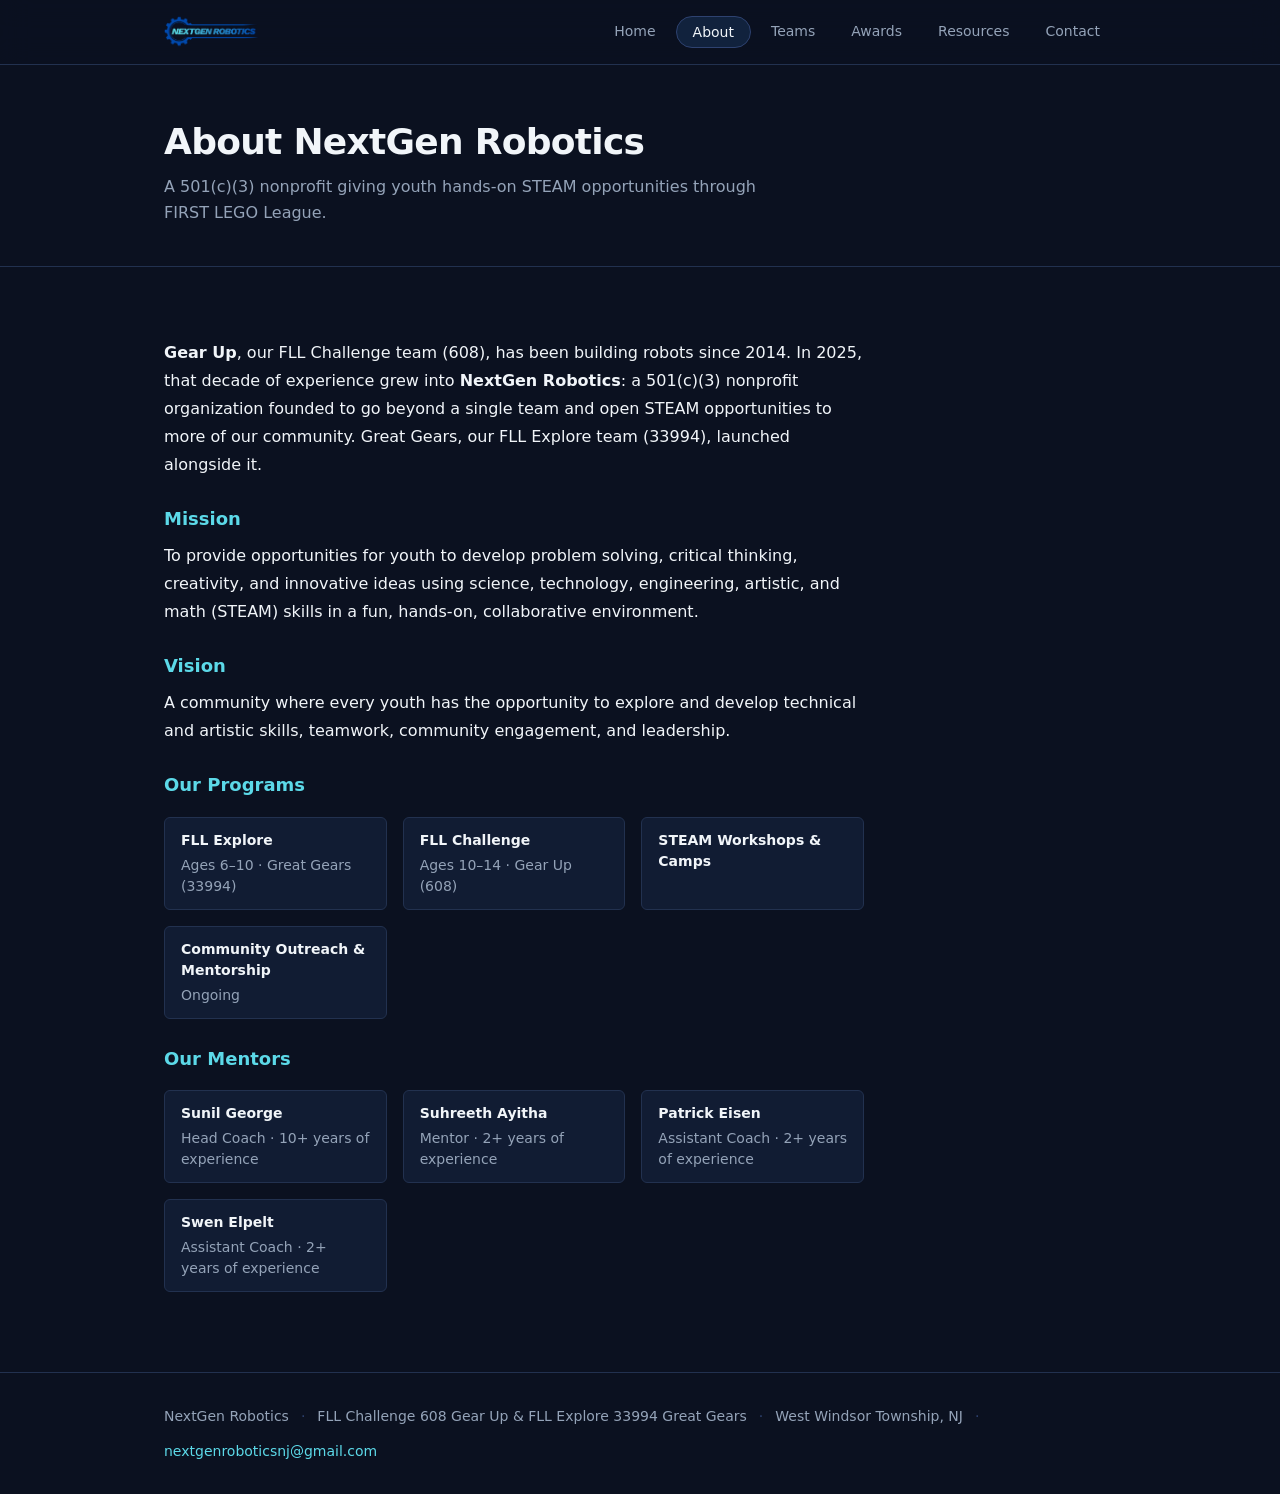
==== commit 4fcc6b41: "Added mentor section" ====
--- a/about.html
+++ b/about.html
@@ -80,6 +80,14 @@
           <div class="program-chip"><strong>Community Outreach &amp; Mentorship</strong>Ongoing</div>
         </div>
 
+        <h3>Our Mentors</h3>
+        <div class="program-grid">
+          <div class="program-chip"><strong>Sunil George</strong>Head Coach &middot; 10+ years of experience</div>
+          <div class="program-chip"><strong>Suhreeth Ayitha</strong>Mentor &middot; 2+ years of experience</div>
+          <div class="program-chip"><strong>Patrick Eisen</strong>Assistant Coach &middot; 2+ years of experience</div>
+          <div class="program-chip"><strong>Swen Elpelt</strong>Assistant Coach &middot; 2+ years of experience</div>
+        </div>
+
       </div>
     </div>
   </section>
